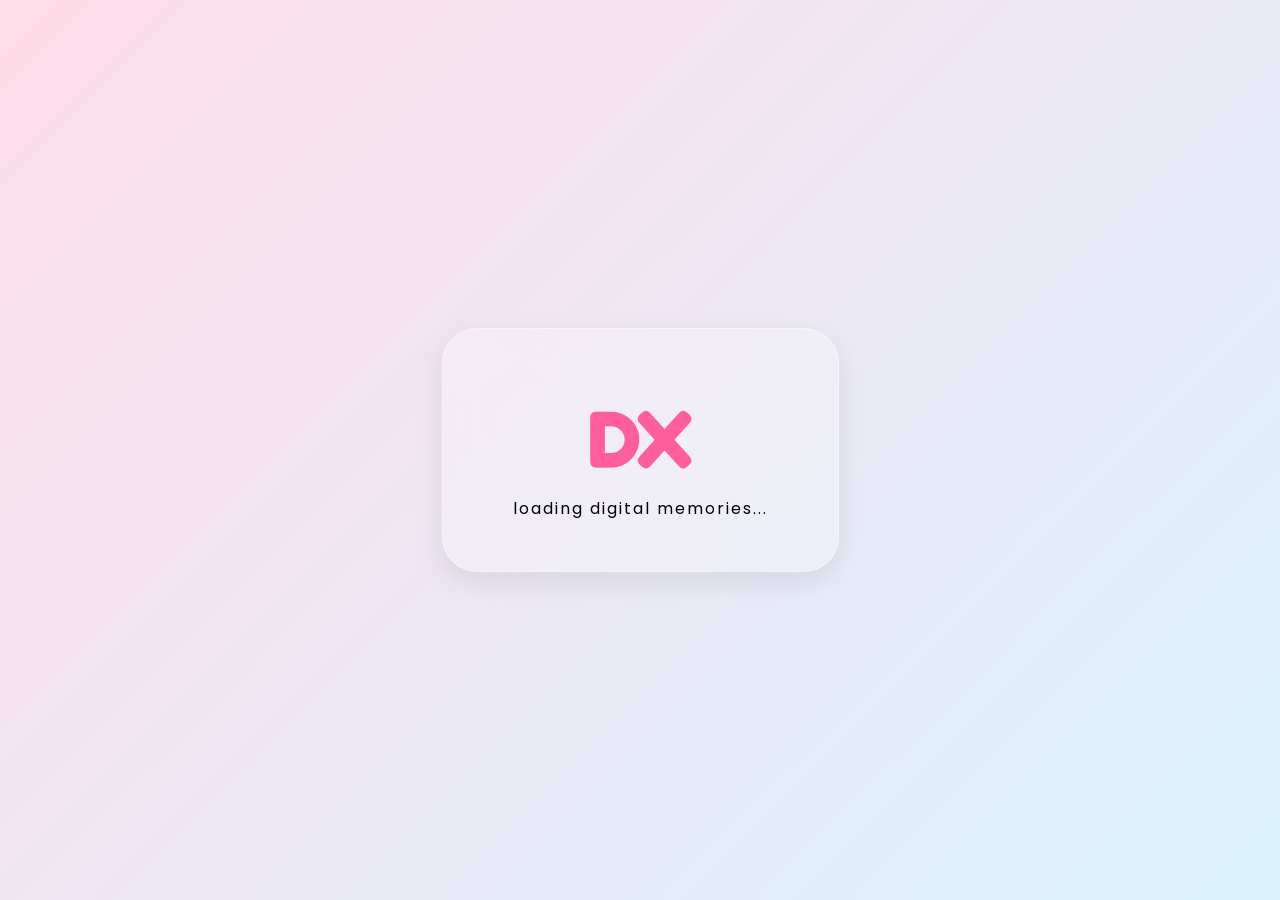
==== index.html @ 3fb3125b "Update index.html" ====
<!DOCTYPE html>
<html lang="en">
<head>
  <meta charset="UTF-8" />
  <meta name="viewport" content="width=device-width, initial-scale=1.0" />

  <title>DX — digital archive</title>

  <!-- fonts -->
  <link rel="preconnect" href="https://fonts.googleapis.com">
  <link rel="preconnect" href="https://fonts.gstatic.com" crossorigin>

  <link href="https://fonts.googleapis.com/css2?family=Fredoka:wght@300;400;500;600&family=Poppins:wght@300;400;500;600;700&display=swap" rel="stylesheet">

  <!-- css -->
  <link rel="stylesheet" href="style.css" />
</head>

<body>

  <!-- loading screen -->
  <div class="loader-wrapper">
    <div class="loader-box glass">
      <h1>DX</h1>
      <p>loading digital memories...</p>
    </div>
  </div>

  <!-- floating doodles -->
  <div class="doodle star">⭐</div>
  <div class="doodle heart">💖</div>
  <div class="doodle cloud">☁️</div>
  <div class="doodle flower">🌼</div>
  <div class="doodle sparkle">✨</div>

  <!-- blurry background -->
  <div class="bg-blur"></div>

  <!-- top widgets -->
  <header class="topbar">

    <!-- dark mode -->
    <button id="modeBtn" class="mode-toggle glass">
      🌙
    </button>

    <!-- clock -->
    <div class="widget glass">
      <span>🕒</span>
      <p id="clock">00:00</p>
    </div>

    <!-- quotes -->
    <div class="widget quote-box glass">
      <span>💭</span>
      <p id="quote">
        welcome to DX
      </p>
    </div>

  </header>

  <!-- homescreen -->
  <main class="homescreen">

    <!-- intro card -->
    <section class="welcome-box glass">

      <p class="tiny-text">
        private digital archive
      </p>

      <h1>DX</h1>

      <p class="subtitle">
        a colorful little internet room filled with
        memories, midnight thoughts, unfinished feelings,
        hidden playlists, personal writings,
        and things i never posted.
      </p>

    </section>

    <!-- app icons -->
    <section class="apps">

      <!-- about -->
      <a href="about.html" class="app-icon glass">

        <div class="icon">
          🧸
        </div>

        <p>
          About
        </p>

      </a>

      <!-- journal -->
      <a href="journal.html" class="app-icon glass">

        <div class="icon">
          📔
        </div>

        <p>
          Journal
        </p>

      </a>

      <!-- gallery -->
      <a href="gallery.html" class="app-icon glass">

        <div class="icon">
          📸
        </div>

        <p>
          Gallery
        </p>

      </a>

      <!-- writings -->
      <a href="writings.html" class="app-icon glass">

        <div class="icon">
          📖
        </div>

        <p>
          Writings
        </p>

      </a>

      <!-- playlist -->
      <a href="playlist.html" class="app-icon glass">

        <div class="icon">
          🎧
        </div>

        <p>
          Playlist
        </p>

      </a>

      <!-- contact -->
      <a href="contact.html" class="app-icon glass">

        <div class="icon">
          💌
        </div>

        <p>
          Contact
        </p>

      </a>

      <!-- secret -->
      <div class="app-icon glass secret">

        <div class="icon">
          🔒
        </div>

        <p>
          Secret
        </p>

      </div>

    </section>

  </main>

  <!-- music player -->
  <div class="music-player glass">

    <div>

      <p class="song">
        now playing
      </p>

      <h4>
        LOCKED IN
      </h4>

    </div>

    <button id="musicBtn">
      ▶
    </button>

  </div>

  <!-- footer -->
  <footer class="footer-text">

    <p>
      made by DX ✦
    </p>

  </footer>

  <!-- javascript -->
  <script src="script.js"></script>

</body>
</html>
---- style.css ----
* {
  margin: 0;
  padding: 0;
  box-sizing: border-box;
}

body {
  min-height: 100vh;
  overflow: hidden;
  font-family: 'Poppins', sans-serif;
  background:
    radial-gradient(circle at top left, #ffd6e8, transparent 30%),
    radial-gradient(circle at bottom right, #cde7ff, transparent 30%),
    linear-gradient(135deg, #fff6cc, #ffdce8, #d9f3ff);
  position: relative;
  transition: background .5s ease, color .5s ease;
}

body.fade-out {
  opacity: 0;
  transition: opacity .5s ease;
}

body.dark-mode {
  background:
    radial-gradient(circle at top left, #3d2248, transparent 30%),
    radial-gradient(circle at bottom right, #1b2f4d, transparent 30%),
    linear-gradient(135deg, #181818, #22192e, #1f2c3a);
  color: white;
}

.loader-wrapper {
  position: fixed;
  inset: 0;
  background: linear-gradient(135deg, #ffdce8, #d9f3ff);
  display: flex;
  align-items: center;
  justify-content: center;
  z-index: 9999;
  transition: opacity .8s ease, visibility .8s ease;
}

.loader-box {
  padding: 50px 70px;
  border-radius: 35px;
  text-align: center;
  animation: float 2s ease-in-out infinite;
}

.loader-box h1 {
  font-size: 80px;
}

.loader-box p {
  margin-top: 10px;
  letter-spacing: 2px;
}

.hide-loader {
  opacity: 0;
  visibility: hidden;
}

.mode-toggle {
  border: none;
  padding: 12px 16px;
  border-radius: 18px;
  cursor: pointer;
  font-size: 20px;
  background: rgba(255,255,255,0.35);
}
}

.bg-blur {
  position: absolute;
  inset: 0;
  backdrop-filter: blur(50px);
  z-index: 0;
}

.glass {
  transition: .4s ease;

  background: rgba(255,255,255,0.25);
  backdrop-filter: blur(20px);
  border: 1px solid rgba(255,255,255,0.4);
  box-shadow: 0 10px 30px rgba(0,0,0,0.08);
}

.topbar {
  position: relative;
  z-index: 2;
  display: flex;
  justify-content: space-between;
  padding: 25px;
}

.widget {
  display: flex;
  align-items: center;
  gap: 10px;
  padding: 12px 18px;
  border-radius: 18px;
  background: rgba(255,255,255,0.4);
  font-weight: 500;
}

.quote-box {
  max-width: 280px;
}

.homescreen {
  position: relative;
  z-index: 2;
  height: calc(100vh - 140px);
  display: flex;
  flex-direction: column;
  justify-content: center;
  align-items: center;
  gap: 40px;
}

.welcome-box {
  width: 90%;
  max-width: 650px;
  padding: 40px;
  border-radius: 35px;
  text-align: center;
  animation: float 4s ease-in-out infinite;
}

.tiny-text {
  letter-spacing: 4px;
  text-transform: uppercase;
  font-size: 12px;
  opacity: .7;
}

h1 {
  font-family: 'Fredoka', sans-serif;
  font-size: 100px;
  color: #ff5e9c;
  margin-top: 10px;
}

.subtitle {
  margin-top: 10px;
  line-height: 1.8;
  color: #444;
}

.apps {
  width: 90%;
  max-width: 900px;
  display: grid;
  grid-template-columns: repeat(auto-fit, minmax(130px, 1fr));
  gap: 20px;
}

.app-icon {
  text-decoration: none;
  color: #222;
  border-radius: 28px;
  padding: 25px 15px;
  display: flex;
  flex-direction: column;
  align-items: center;
  gap: 12px;
  transition: .3s ease;
  cursor: pointer;
}

.app-icon:hover {
  transform: translateY(-8px) rotate(-2deg) scale(1.03);
}

.icon {
  font-size: 42px;
}

.app-icon p {
  font-weight: 600;
}

.music-player {
  position: fixed;
  bottom: 25px;
  right: 25px;
  z-index: 5;
  display: flex;
  align-items: center;
  justify-content: space-between;
  gap: 20px;
  padding: 16px 22px;
  border-radius: 24px;
}

.song {
  font-size: 12px;
  opacity: .6;
}

.music-player button {
  border: none;
  width: 45px;
  height: 45px;
  border-radius: 50%;
  font-size: 16px;
  cursor: pointer;
  background: white;
}

.doodle {
  position: absolute;
  z-index: 1;
  animation: doodleFloat 5s ease-in-out infinite;
  user-select: none;
}

.star {
  top: 10%;
  left: 8%;
  font-size: 32px;
}

.heart {
  top: 20%;
  right: 10%;
  font-size: 30px;
}

.cloud {
  bottom: 20%;
  left: 12%;
  font-size: 45px;
}

.flower {
  bottom: 12%;
  right: 18%;
  font-size: 36px;
}

.sparkle {
  top: 45%;
  right: 25%;
  font-size: 30px;
}

@keyframes float {
  0% {
    transform: translateY(0px);
  }

  50% {
    transform: translateY(-10px);
  }

  100% {
    transform: translateY(0px);
  }
}

@keyframes doodleFloat {
  0% {
    transform: translateY(0px) rotate(0deg);
  }

  50% {
    transform: translateY(-15px) rotate(5deg);
  }

  100% {
    transform: translateY(0px) rotate(0deg);
  }
}

@media (max-width: 768px) {

  body {
    overflow-y: auto;
    padding-bottom: 120px;
  }

  .topbar {
    flex-direction: column;
    gap: 12px;
  }

  h1 {
    font-size: 72px;
  }

  .welcome-box {
    padding: 30px 25px;
  }

  .apps {
    grid-template-columns: repeat(2, 1fr);
  }

  .music-player {
    left: 20px;
    right: 20px;
    bottom: 20px;
  }
}
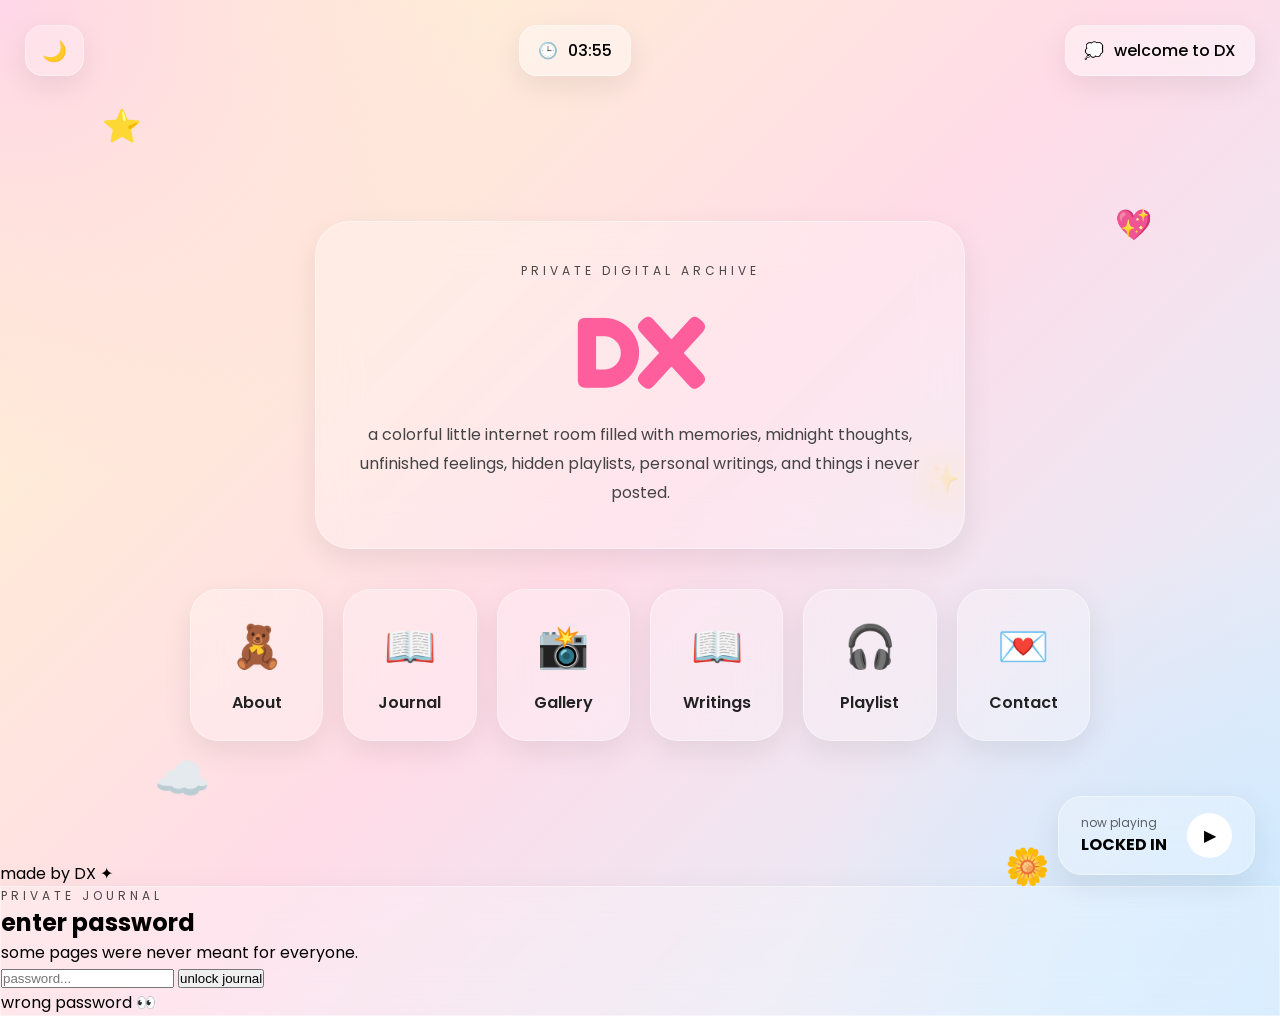
==== commit d22c2b75: "Update index.html" ====
--- a/index.html
+++ b/index.html
@@ -98,17 +98,17 @@
       </a>
 
       <!-- journal -->
-      <a href="journal.html" class="app-icon glass">
-
-        <div class="icon">
-          📔
-        </div>
-
-        <p>
-          Journal
-        </p>
-
-      </a>
+      <div class="app-icon glass journal-lock">
+
+  <div class="icon">
+    📖
+  </div>
+
+  <p>
+    Journal
+  </p>
+
+      </div>
 
       <!-- gallery -->
       <a href="gallery.html" class="app-icon glass">
@@ -161,19 +161,6 @@
         </p>
 
       </a>
-
-      <!-- secret -->
-      <div class="app-icon glass secret">
-
-        <div class="icon">
-          🔒
-        </div>
-
-        <p>
-          Secret
-        </p>
-
-      </div>
 
     </section>
 
@@ -209,6 +196,43 @@
 
   </footer>
 
+  <!-- JOURNAL PASSWORD MODAL -->
+
+<div class="password-modal" id="passwordModal">
+
+  <div class="password-box glass">
+
+    <p class="tiny-text">
+      PRIVATE JOURNAL
+    </p>
+
+    <h2>
+      enter password
+    </h2>
+
+    <p class="password-desc">
+      some pages were never
+      meant for everyone.
+    </p>
+
+    <input
+      type="password"
+      id="journalPassword"
+      placeholder="password..."
+    >
+
+    <button id="unlockJournal">
+      unlock journal
+    </button>
+
+    <p class="password-error" id="passwordError">
+      wrong password 👀
+    </p>
+
+  </div>
+
+</div>
+
   <!-- javascript -->
   <script src="script.js"></script>
 
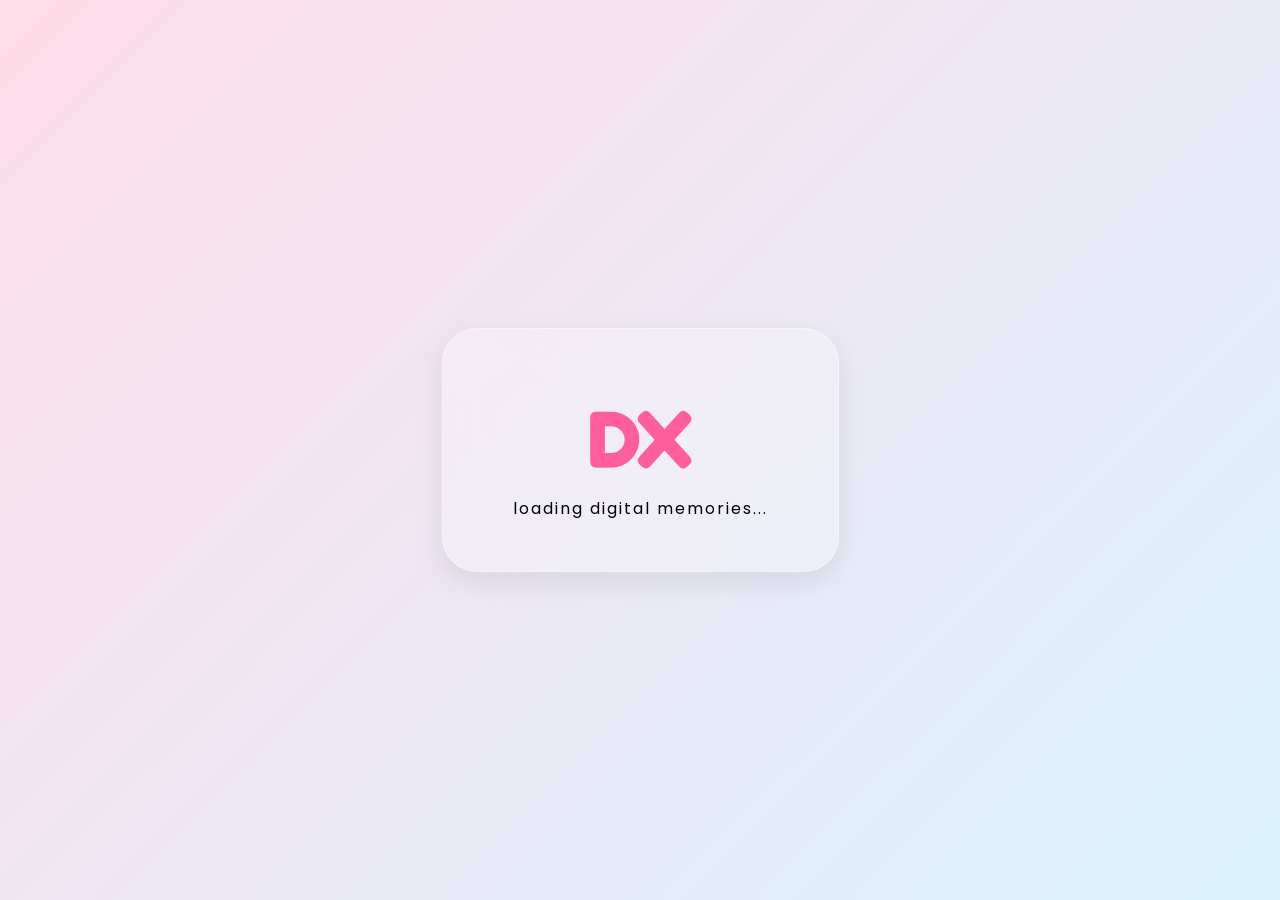
==== commit c2335713: "Update index.html" ====
--- a/index.html
+++ b/index.html
@@ -101,7 +101,7 @@
       <div class="app-icon glass journal-lock">
 
   <div class="icon">
-    📖
+  📕
   </div>
 
   <p>
--- a/style.css
+++ b/style.css
@@ -69,7 +69,6 @@
   font-size: 20px;
   background: rgba(255,255,255,0.35);
 }
-}
 
 .bg-blur {
   position: absolute;
@@ -305,3 +304,114 @@
     bottom: 20px;
   }
 }
+
+/* PASSWORD MODAL */
+
+.password-modal {
+  position: fixed;
+  inset: 0;
+
+  background: rgba(0,0,0,0.35);
+
+  backdrop-filter: blur(12px);
+
+  z-index: 99999;
+
+  display: flex;
+  align-items: center;
+  justify-content: center;
+
+  opacity: 0;
+  pointer-events: none;
+
+  transition: .35s ease;
+}
+
+.password-modal.show {
+  opacity: 1;
+  pointer-events: auto;
+}
+
+.password-box {
+  width: 90%;
+  max-width: 420px;
+
+  padding: 40px 35px;
+
+  border-radius: 35px;
+
+  text-align: center;
+
+  transform: scale(.9);
+
+  transition: .35s ease;
+}
+
+.password-modal.show .password-box {
+  transform: scale(1);
+}
+
+.password-box h2 {
+  margin-top: 12px;
+  font-size: 38px;
+  color: #ff5e9c;
+}
+
+.password-desc {
+  margin-top: 15px;
+  line-height: 1.8;
+  opacity: .8;
+}
+
+.password-box input {
+  width: 100%;
+
+  margin-top: 25px;
+
+  padding: 16px 18px;
+
+  border: none;
+  outline: none;
+
+  border-radius: 18px;
+
+  background: rgba(255,255,255,0.45);
+
+  font-family: inherit;
+  font-size: 15px;
+}
+
+.password-box button {
+  width: 100%;
+
+  margin-top: 15px;
+
+  border: none;
+  cursor: pointer;
+
+  padding: 15px;
+
+  border-radius: 18px;
+
+  font-family: inherit;
+  font-size: 15px;
+  font-weight: 600;
+
+  background: white;
+
+  transition: .3s ease;
+}
+
+.password-box button:hover {
+  transform: translateY(-2px);
+}
+
+.password-error {
+  margin-top: 15px;
+
+  color: #ff4d88;
+
+  font-size: 14px;
+
+  display: none;
+}
